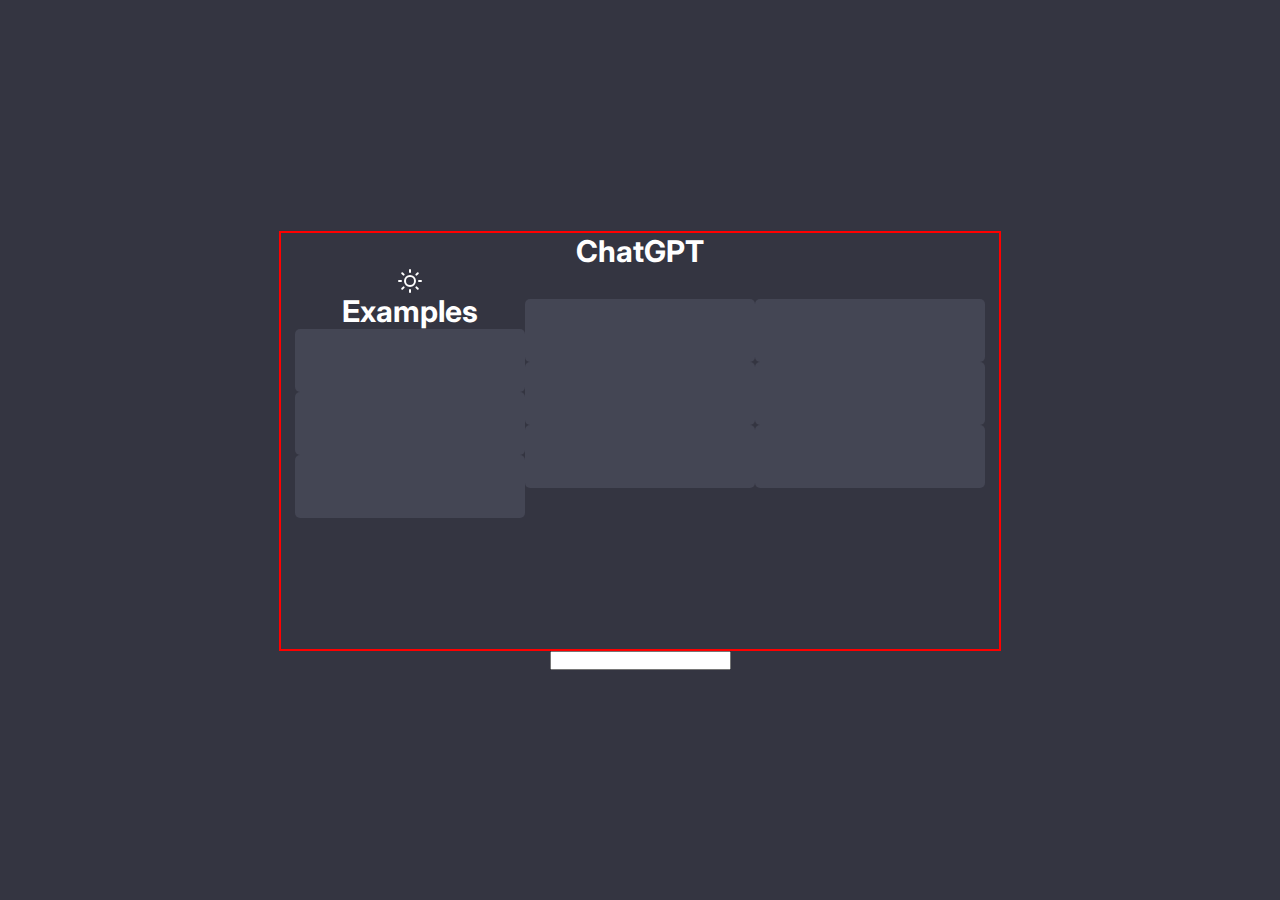
==== start.html @ 04120d29 "First Commit" ====
<!DOCTYPE html>
<html lang="en">
<head>
    <meta charset="UTF-8">
    <meta name="viewport" content="width=device-width, initial-scale=1.0">
    <title>Document</title>
    <link rel="stylesheet" href="css/start.css">
    <link rel="preconnect" href="https://fonts.googleapis.com">
    <link rel="preconnect" href="https://fonts.gstatic.com" crossorigin>
    <link href="https://fonts.googleapis.com/css2?family=Inter:wght@400;500;700&display=swap" rel="stylesheet">
</head>
<body>
    <div class="main">
        <div class="center">
            <h1>ChatGPT</h1>
        
            <div class="block">
                <div class="column">
                    <img src="assets/contrast.svg" alt="Contrast Icon">
                    <h1>Examples</h1>

                    <button class="topic"></button>
                    <button class="topic"></button>
                    <button class="topic"></button>
                </div>

                <div class="column">
                    <button class="topic"></button>
                    <button class="topic"></button>
                    <button class="topic"></button>
                </div>
                    
                <div class="column">
                    <button class="topic"></button>
                    <button class="topic"></button>
                    <button class="topic"></button>
                </div>
            </div>
        </div>

        <input type="text" id="msg">
    </div>
</body>
</html>
---- css/start.css ----
* {
    margin: 0;
    padding: 0;
}

.main {
    width: 100vw;
    height: 100vh;

    display: flex;
    flex-direction: column;
    align-items: center;
    justify-content: center;
    
    background: #343541;
    color: #fff;
    font-family: 'Inter';
    font-size: 15px;
    font-weight: 500;
    
}

.center {
    width: 718px;
    height: 416px;

    display: flex;
    flex-direction: column;
    align-items: center;
    border: 2px solid red;
}

.column {
    display: flex;
    flex-direction: column;
    align-items: center;
    justify-content: center;
}

.topic {
    width: 230px;
    height: 63px;
    border-radius: 5px;
    background: #444654;
    border: none;
}

.block {
    display: flex;
    align-items: center;
    justify-content: center;
}
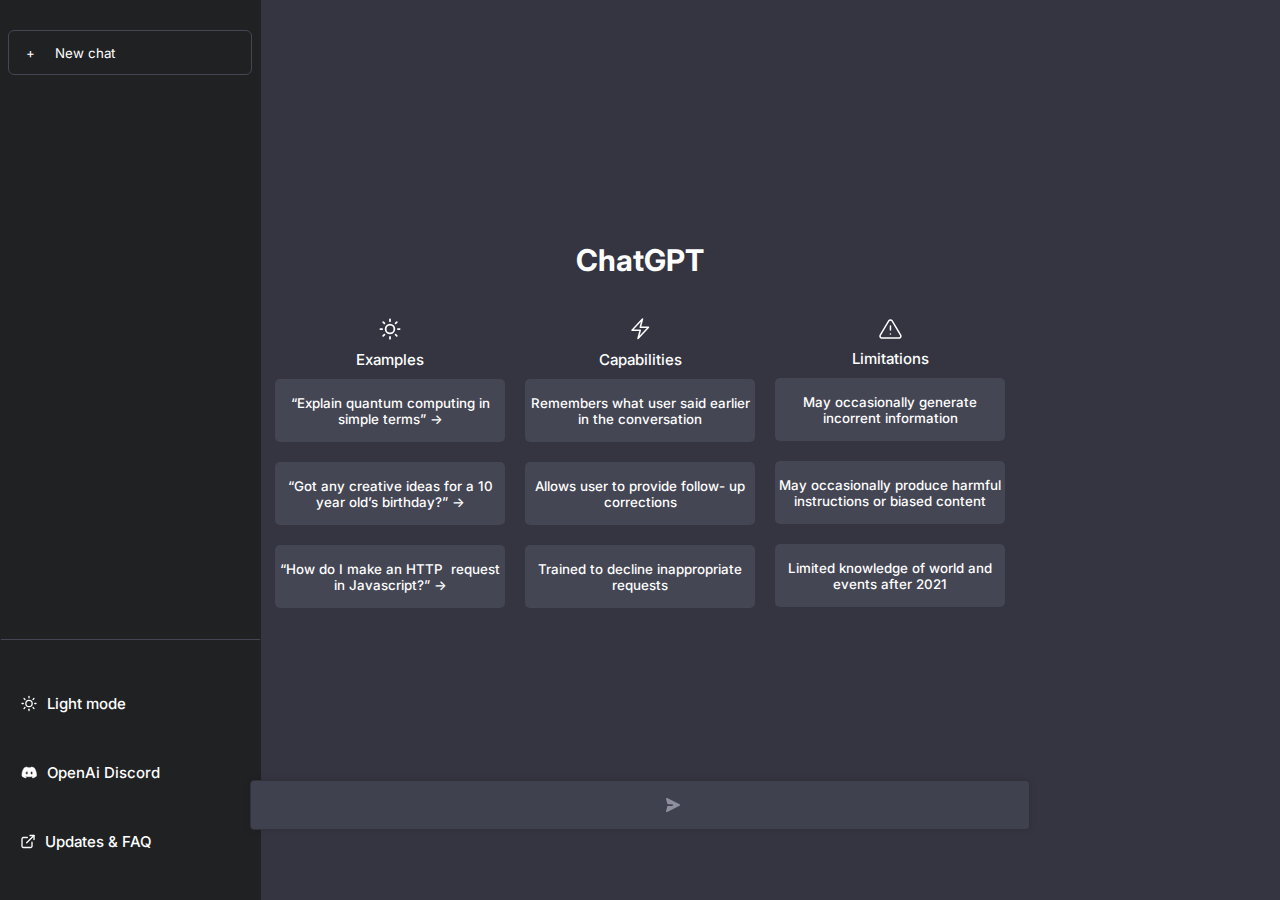
==== commit b80740b7: "Start page feita" ====
--- a/start.html
+++ b/start.html
@@ -11,34 +11,74 @@
 </head>
 <body>
     <div class="main">
+        <nav class="menu">
+            <button class="newChat">+ <span>New chat</span></button>
+
+            <img src="assets/Black Line.svg" alt="Line" id="Line">
+
+           <ul class="item-meu">
+            <li class="page">
+                <img src="assets/contrast.svg" alt="Light Mode Icon">
+                <p>Light mode</p>
+            </li>
+            <li class="page">
+                <img src="assets/discord.svg" alt="Discord Icon">
+                <p>OpenAi Discord</p>
+            </li>
+            <li class="page">
+                <img src="assets/enlarge.svg" alt="Updates Icon">
+                <p>Updates & FAQ</p>
+            </li>
+            <li class="page">
+                <img src="assets/logout.svg" alt="Log out">
+                <p>Log out</p>
+            </li>
+           </ul>
+
+
+        </nav>
+
+
+
         <div class="center">
             <h1>ChatGPT</h1>
-        
+            
             <div class="block">
                 <div class="column">
-                    <img src="assets/contrast.svg" alt="Contrast Icon">
-                    <h1>Examples</h1>
-
-                    <button class="topic"></button>
-                    <button class="topic"></button>
-                    <button class="topic"></button>
+                    <img src="assets/contrast.svg" alt="Contrast Icon" width="22px" height="22px">
+                    <p>Examples</p>
+                    <button class="topic">“Explain quantum computing in simple terms” →</button>
+                    <button class="topic">“Got any creative ideas for a 10 year old’s birthday?” →</button>
+                    <button class="topic">“How do I make an HTTP  +request in Javascript?” →</button>
                 </div>
 
                 <div class="column">
-                    <button class="topic"></button>
-                    <button class="topic"></button>
-                    <button class="topic"></button>
+                    <img src="assets/Flash.svg" alt="Flash Icon">
+                    <p>Capabilities</p>
+                    <button class="topic">Remembers what user said earlier in the conversation</button>
+                    <button class="topic">Allows user to provide follow- up corrections</button>
+                    <button class="topic">Trained to decline inappropriate requests</button>
                 </div>
-                    
+
                 <div class="column">
-                    <button class="topic"></button>
-                    <button class="topic"></button>
-                    <button class="topic"></button>
+                    <img src="assets/Limitations.svg" alt="Limitation Icon">
+                    <p>Limitations</p>
+                    <button class="topic">May occasionally generate incorrent information</button>
+                    <button class="topic">May occasionally produce harmful instructions or biased content</button>
+                    <button class="topic">Limited knowledge of world and events after 2021</button>
                 </div>
             </div>
+
         </div>
 
+        
+        <div class="ask">
         <input type="text" id="msg">
+        <img src="assets/send.svg" alt="Send Icon">
+        </div>
+
+
     </div>
 </body>
 </html>--- a/css/start.css
+++ b/css/start.css
@@ -8,7 +8,6 @@
     height: 100vh;
 
     display: flex;
-    flex-direction: column;
     align-items: center;
     justify-content: center;
     
@@ -27,7 +26,35 @@
     display: flex;
     flex-direction: column;
     align-items: center;
-    border: 2px solid red;
+    
+}
+
+.block {
+    margin-top: 30px;
+
+    display: flex;
+    justify-content: center;
+    align-items: center;
+}
+
+
+
+.topic {
+    width: 230px;
+    height: 63px;
+
+    border-radius: 5px;
+    background: #444654;
+    border: none;
+
+    cursor: pointer;
+    margin: 10px;
+
+    font-family: 'Inter';
+    font-weight: 500;
+    color: #fff;
+
+    outline: none;
 }
 
 .column {
@@ -37,18 +64,101 @@
     justify-content: center;
 }
 
-.topic {
-    width: 230px;
-    height: 63px;
-    border-radius: 5px;
-    background: #444654;
-    border: none;
-}
-
-.block {
-    display: flex;
-    align-items: center;
-    justify-content: center;
+.column > img {
+    margin:10px;
 }
 
 
+.ask {
+    position: fixed;
+    bottom: 70px;
+}
+
+input {
+    background: #40414E;
+
+    width: 768px;
+    height: 48px;
+
+    border-radius: 4px;
+    border: 1px solid #303139;
+    outline: none;
+
+    box-shadow: 0px 0px 6px 0px rgba(0, 0, 0, 0.10);
+
+    color: #fff;
+    font-family: 'Inter';
+    padding-left: 10px;
+}
+
+.ask > img {
+    position: fixed;
+    bottom: 88px;
+    right: 600px;
+    
+    cursor: pointer;
+}
+
+.menu {
+    width: 261px;
+    height: 100%;
+
+    background: #202123;
+
+    position: fixed;
+    left: 0;
+
+}
+
+.newChat {
+    width: 244px;
+    height: 45px;
+
+    background: none;
+
+    border-radius: 6px;
+    border: 1px solid var(--Bright, #444654);
+
+    font-family: 'Inter';
+    color: #fff;
+
+    margin-top: 30px;
+
+    text-align: left;
+    padding-left: 17px;
+
+    margin-bottom: 550px;
+    margin-left: 8px;
+}
+
+.newChat > span {
+    margin-left: 16px;
+}
+
+#Line {
+    width: 100%;
+    color: red;
+
+    margin-bottom: px;
+}
+
+ul {
+    list-style: none;
+    
+    margin-top: 50px;
+}
+
+ul > li {
+    display: flex;
+
+    margin-bottom: 50px;
+    margin-left: 21px;
+
+    cursor: pointer;
+}
+
+li > img {
+    margin-right: 10px;
+
+}
+
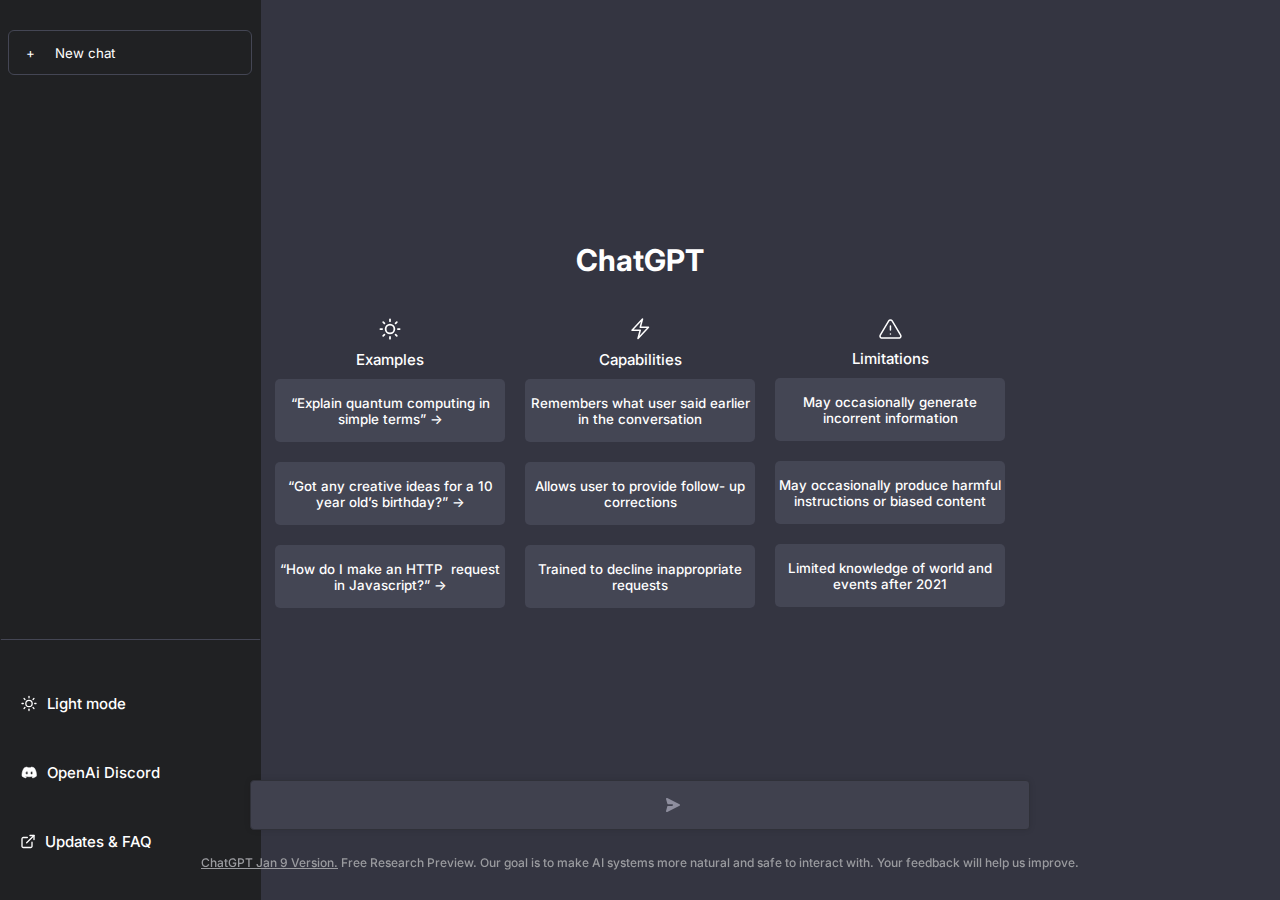
==== commit 4b009880: "chat page feita" ====
--- a/start.html
+++ b/start.html
@@ -78,6 +78,10 @@
         <img src="assets/send.svg" alt="Send Icon">
         </div>
 
+        <div class="span">
+            <p><a href="#">ChatGPT Jan 9 Version.</a> Free Research Preview. Our goal is to make AI systems more natural and safe to interact with. Your feedback will help us improve.</p>
+        </div>
+        
 
     </div>
 </body>
--- a/css/start.css
+++ b/css/start.css
@@ -18,6 +18,70 @@
     font-weight: 500;
     
 }
+
+.menu {
+    width: 261px;
+    height: 100%;
+
+    background: #202123;
+
+    position: fixed;
+    left: 0;
+
+}
+
+.newChat {
+    width: 244px;
+    height: 45px;
+
+    background: none;
+
+    border-radius: 6px;
+    border: 1px solid var(--Bright, #444654);
+
+    font-family: 'Inter';
+    color: #fff;
+
+    text-align: left;
+    padding-left: 17px;
+
+    margin: 30px 8px 550px 8px;
+
+    cursor: pointer;
+}
+
+.newChat > span {
+    margin-left: 16px;
+}
+
+#Line {
+    width: 100%;
+    color: red;
+
+    margin-bottom: px;
+}
+
+ul {
+    list-style: none;
+    
+    margin-top: 50px;
+}
+
+ul > li {
+    display: flex;
+
+    margin-bottom: 50px;
+    margin-left: 21px;
+
+    cursor: pointer;
+}
+
+li > img {
+    margin-right: 10px;
+
+}
+
+
 
 .center {
     width: 718px;
@@ -99,66 +163,14 @@
     cursor: pointer;
 }
 
-.menu {
-    width: 261px;
-    height: 100%;
 
-    background: #202123;
-
-    position: fixed;
-    left: 0;
-
+.span {
+        position: fixed;
+        bottom: 30px;
+        font-size: 12px;
+        color: #9A9B9F;
 }
 
-.newChat {
-    width: 244px;
-    height: 45px;
-
-    background: none;
-
-    border-radius: 6px;
-    border: 1px solid var(--Bright, #444654);
-
-    font-family: 'Inter';
-    color: #fff;
-
-    margin-top: 30px;
-
-    text-align: left;
-    padding-left: 17px;
-
-    margin-bottom: 550px;
-    margin-left: 8px;
+.span > p > a {
+    color: inherit;
 }
-
-.newChat > span {
-    margin-left: 16px;
-}
-
-#Line {
-    width: 100%;
-    color: red;
-
-    margin-bottom: px;
-}
-
-ul {
-    list-style: none;
-    
-    margin-top: 50px;
-}
-
-ul > li {
-    display: flex;
-
-    margin-bottom: 50px;
-    margin-left: 21px;
-
-    cursor: pointer;
-}
-
-li > img {
-    margin-right: 10px;
-
-}
-
